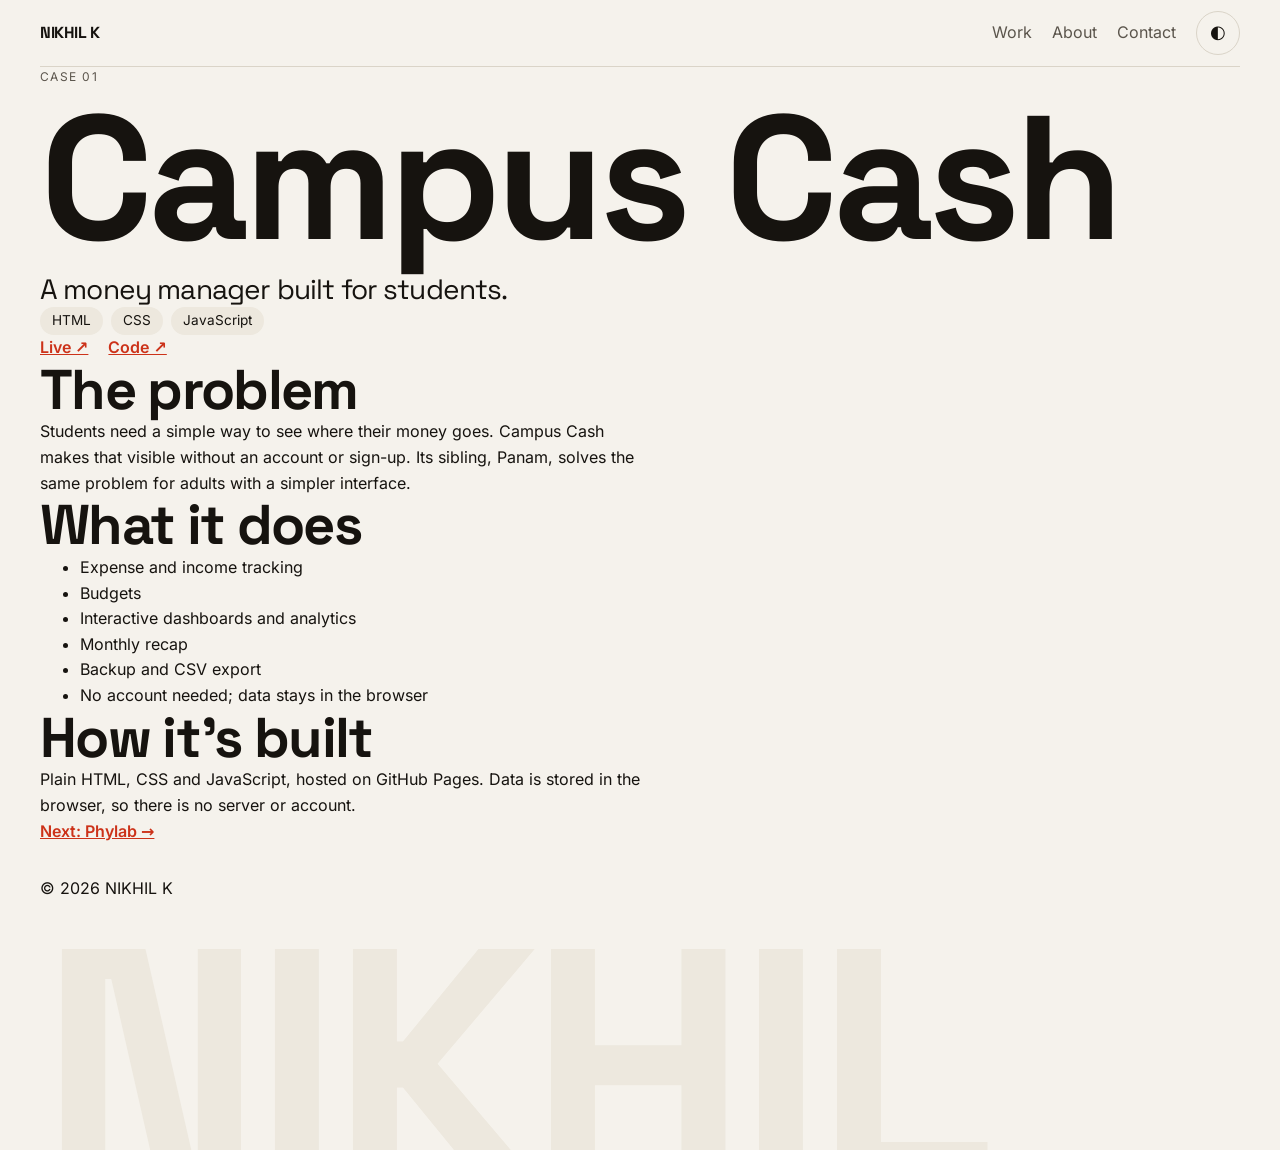
==== case-campus-cash.html @ c21dae0c "Add files via upload" ====
<!DOCTYPE html>
<html lang="en">
<head>
<meta charset="utf-8">
<meta name="viewport" content="width=device-width,initial-scale=1">
<title>Campus Cash | NIKHIL K</title>
<meta name="description" content="Case study: Campus Cash. A money manager built for students.">
<link rel="icon" href="assets/favicon.svg">
<link rel="preload" href="assets/font-space-grotesk.woff2" as="font" type="font/woff2" crossorigin>
<link rel="stylesheet" href="assets/styles.css">
<script src="assets/script.js"></script>
</head>
<body>

<!-- SHARED BLOCK: header (same on every page) -->
<header class="bar wrap">
<a class="logo" href="index.html">NIKHIL K</a>
<nav aria-label="Main">
<a href="index.html#work">Work</a><a href="index.html#about">About</a><a href="index.html#contact">Contact</a>
<button id="theme" type="button" aria-label="Switch between light and dark theme">◐</button>
</nav>
</header>

<main>
<article class="wrap case">
<p class="small">Case 01</p>
<h1>Campus Cash</h1>
<p class="lead">A money manager built for students.</p>
<ul class="tags"><li>HTML</li><li>CSS</li><li>JavaScript</li></ul>
<p class="links"><a href="https://nikhil-d-crypto.github.io/CampusCash/" target="_blank" rel="noopener">Live ↗</a><a href="https://github.com/NIKHIL-D-crypto/CampusCash" target="_blank" rel="noopener">Code ↗</a></p>

<!-- EDIT: case-study text -->
<h2>The problem</h2>
<p>Students need a simple way to see where their money goes. Campus Cash makes that visible without an account or sign-up. Its sibling, Panam, solves the same problem for adults with a simpler interface.</p>
<h2>What it does</h2>
<ul><li>Expense and income tracking</li><li>Budgets</li><li>Interactive dashboards and analytics</li><li>Monthly recap</li><li>Backup and CSV export</li><li>No account needed; data stays in the browser</li></ul>
<h2>How it's built</h2>
<p>Plain HTML, CSS and JavaScript, hosted on GitHub Pages. Data is stored in the browser, so there is no server or account.</p>
<p class="links"><a href="case-phylab.html">Next: Phylab →</a></p>
</article>
</main>

<!-- SHARED BLOCK: footer (same on every page) -->
<footer class="wrap">
<p>© 2026 NIKHIL K</p>
<div class="mark" aria-hidden="true">NIKHIL</div>
</footer>
</body>
</html>
---- assets/styles.css ----
@font-face{font-family:"Space Grotesk";src:url(font-space-grotesk.woff2) format("woff2");font-weight:300 700;font-display:swap}
@font-face{font-family:Inter;src:url(font-inter.woff2) format("woff2");font-weight:100 900;font-display:swap}

/* shortcut: light-dark() needs browsers from 2024 on; add plain fallbacks if older phones matter */
:root{color-scheme:light dark;--r:16px;
--bg:light-dark(#F5F2EC,#0F0E0C);--surface:light-dark(#FFFFFF,#181613);--alt:light-dark(#EDE8DE,#211F1B);
--text:light-dark(#16130F,#F2EEE6);--muted:light-dark(#5B554C,#A59E92);--line:light-dark(#DAD4C8,#2D2A25);
--accent:light-dark(#CC3219,#FF6B4A);--on-accent:light-dark(#FFFFFF,#0F0E0C)}
:root[data-theme=light]{color-scheme:light}
:root[data-theme=dark]{color-scheme:dark}

*{box-sizing:border-box;margin:0}
body{background:var(--bg);color:var(--text);font:1rem/1.6 Inter,system-ui,sans-serif;-webkit-text-size-adjust:100%}
html{scroll-behavior:smooth}
h1,h2,h3,.logo,.mark,.lead,.mail{font-family:"Space Grotesk",Inter,sans-serif;letter-spacing:-.03em}
h1,h2,h3{line-height:1.05}
h2{font-size:clamp(2rem,6vw,3.5rem)}
h3{font-size:1.4rem}
p{max-width:60ch}
a{color:inherit}
:focus-visible{outline:2px solid var(--accent);outline-offset:3px}
.wrap{width:min(1200px,100% - 2.5rem);margin-inline:auto}
section{padding-block:clamp(3rem,8vw,6rem)}
.skip{position:absolute;left:-99rem}
.skip:focus{left:1rem;top:1rem;z-index:9;background:var(--surface);padding:.5rem 1rem}
.small{font-size:.75rem;letter-spacing:.12em;text-transform:uppercase;color:var(--muted)}

.bar{display:flex;justify-content:space-between;align-items:center;padding-block:.5rem;border-bottom:1px solid var(--line)}
.logo{font-weight:700;text-decoration:none}
nav{display:flex;gap:1.25rem;align-items:center}
nav a{text-decoration:none;color:var(--muted);padding-block:.75rem}
nav a:hover{color:var(--accent)}
#theme{width:2.75rem;height:2.75rem;border-radius:99px;border:1px solid var(--line);background:none;color:var(--text);font-size:1.1rem;cursor:pointer}

.hero{display:grid;gap:2.5rem;padding-top:clamp(2rem,6vw,5rem)}
.hero-text{display:grid;gap:1rem;align-content:start}
h1{font-size:clamp(4rem,20vw,11rem);font-weight:700}
.dot{color:var(--accent)}
.lead{font-size:clamp(1.25rem,3vw,1.75rem);line-height:1.3;max-width:28ch}
.btns{display:flex;flex-wrap:wrap;gap:.75rem;margin-top:.5rem}
.btn{padding:.85rem 1.4rem;border-radius:99px;border:1px solid var(--accent);background:var(--accent);color:var(--on-accent);font-weight:600;text-decoration:none}
.btn.ghost{background:none;border-color:var(--text);color:var(--text)}
.btn:hover{opacity:.85}

.card{display:grid;gap:.6rem;align-content:start;padding:1.5rem;background:var(--surface);border:1px solid var(--line);border-radius:var(--r);text-decoration:none}
a.card:hover{border-color:var(--accent)}
.peek{align-self:end}
.grid,.skills,.two{display:grid;gap:1.25rem}
.grid,.skills{margin-top:2rem}
.two{gap:2rem}
.tags,.steps{display:flex;flex-wrap:wrap;gap:.5rem;list-style:none;padding:0}
.tags li{padding:.2rem .75rem;border-radius:99px;background:var(--alt);font-size:.85rem}
.steps{margin-top:1.5rem;gap:.75rem}
.steps li{padding:.5rem 1.1rem;border:1px solid var(--line);border-radius:99px}
.links{display:flex;gap:1.25rem;font-weight:600}
.links a{color:var(--accent)}
.mail{display:inline-block;margin-block:1rem;font-size:clamp(1rem,4.6vw,2.25rem);color:var(--accent);overflow-wrap:anywhere}

footer{padding-top:2rem;overflow:hidden}
.mark{margin:2rem 0 -.15em;font-size:clamp(4rem,26vw,22rem);font-weight:700;line-height:.8;color:var(--alt);white-space:nowrap}

@media(min-width:760px){.grid{grid-template-columns:1fr 1fr}.two{grid-template-columns:1.5fr 1fr}.hero{grid-template-columns:1.5fr 1fr;align-items:end}}
@media(min-width:900px){.skills{grid-template-columns:repeat(3,1fr)}}

@keyframes rise{from{opacity:0;transform:translateY(1rem)}}
.rise{animation:rise .7s cubic-bezier(.2,.7,.2,1) both;animation-delay:calc(var(--d,0)*90ms)}
@media(prefers-reduced-motion:reduce){.rise{animation:none}html{scroll-behavior:auto}}
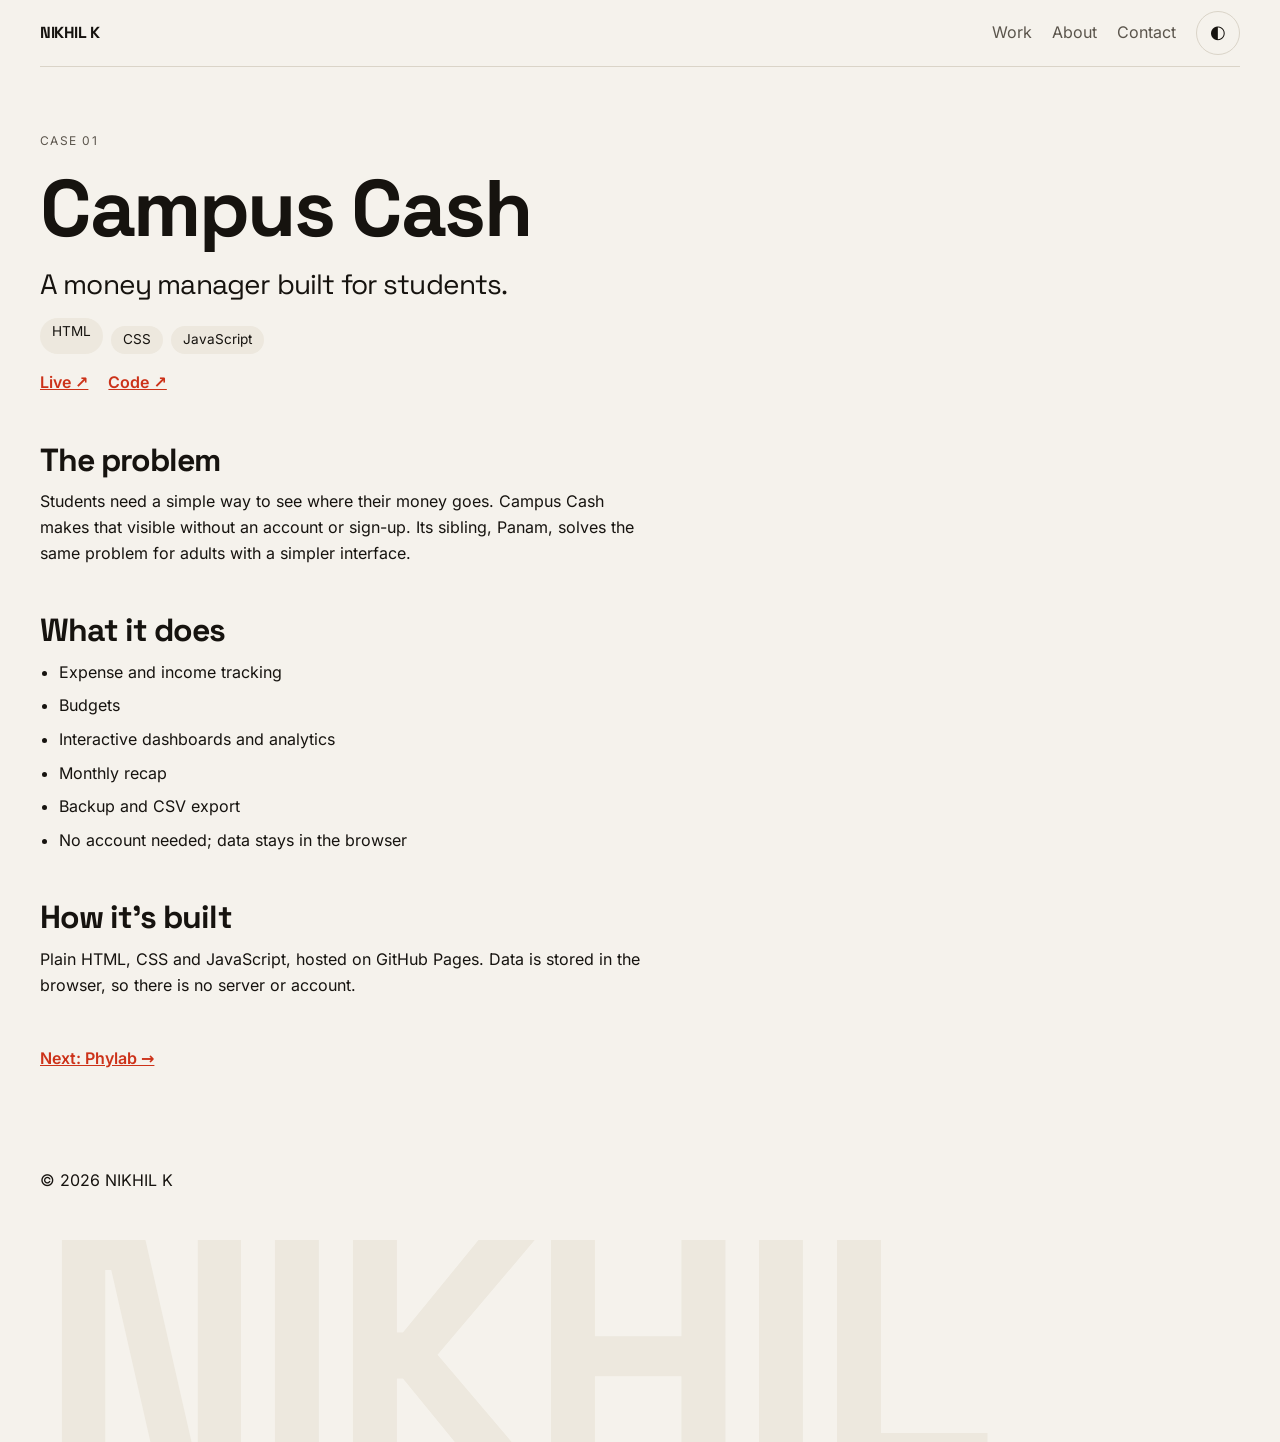
==== commit acecabf9: "Add files via upload" ====
--- a/case-campus-cash.html
+++ b/case-campus-cash.html
@@ -5,6 +5,12 @@
 <meta name="viewport" content="width=device-width,initial-scale=1">
 <title>Campus Cash | NIKHIL K</title>
 <meta name="description" content="Case study: Campus Cash. A money manager built for students.">
+<link rel="canonical" href="https://nikhil-d-crypto.github.io/nikhil-portfolio/case-campus-cash.html">
+<meta property="og:type" content="website">
+<meta property="og:title" content="Campus Cash | NIKHIL K">
+<meta property="og:description" content="Case study: Campus Cash. A money manager built for students.">
+<meta property="og:url" content="https://nikhil-d-crypto.github.io/nikhil-portfolio/case-campus-cash.html">
+<meta property="og:image" content="https://nikhil-d-crypto.github.io/nikhil-portfolio/assets/og-image.png">
 <link rel="icon" href="assets/favicon.svg">
 <link rel="preload" href="assets/font-space-grotesk.woff2" as="font" type="font/woff2" crossorigin>
 <link rel="stylesheet" href="assets/styles.css">
--- a/assets/styles.css
+++ b/assets/styles.css
@@ -65,3 +65,12 @@
 @keyframes rise{from{opacity:0;transform:translateY(1rem)}}
 .rise{animation:rise .7s cubic-bezier(.2,.7,.2,1) both;animation-delay:calc(var(--d,0)*90ms)}
 @media(prefers-reduced-motion:reduce){.rise{animation:none}html{scroll-behavior:auto}}
+
+.case{padding-block:clamp(2rem,6vw,4rem)}
+.case>*+*{margin-top:1rem}
+.case h1{font-size:clamp(2.5rem,10vw,5rem)}
+.case h2{margin-top:3rem;font-size:clamp(1.4rem,4vw,2rem)}
+.case h2+*{margin-top:.75rem}
+.case ul:not(.tags){padding-left:1.2rem;max-width:60ch}
+.case li+li{margin-top:.5rem}
+.case>.links:last-child{margin-top:3rem}
